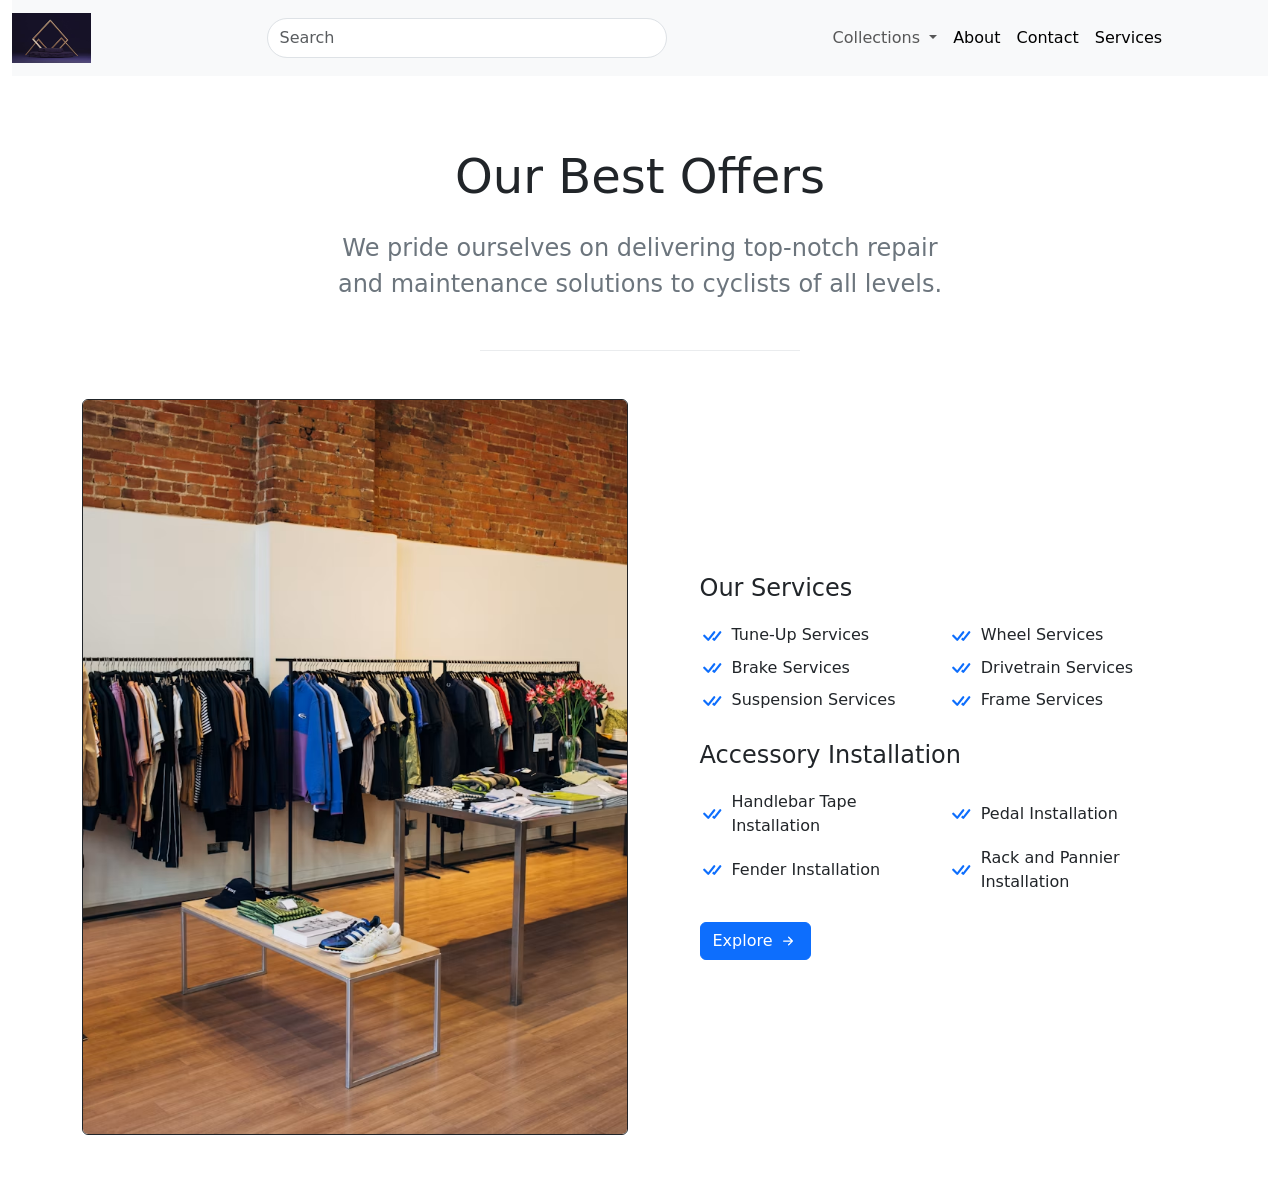
==== about.html @ 99d1c831 "first commit" ====
<!DOCTYPE html>
<html lang="en">

<head>
    <meta charset="UTF-8">
    <meta name="viewport" content="width=device-width, initial-scale=1.0">
    <title>My Page</title>


   

    <!-- CSS CDN -->

    <link href="https://cdn.jsdelivr.net/npm/bootstrap@5.0.2/dist/css/bootstrap.min.css" rel="stylesheet"
        integrity="sha384-EVSTQN3/azprG1Anm3QDgpJLIm9Nao0Yz1ztcQTwFspd3yD65VohhpuuCOmLASjC" crossorigin="anonymous">

    <!-- JS CDN -->
    <script src="https://cdn.jsdelivr.net/npm/bootstrap@5.0.2/dist/js/bootstrap.bundle.min.js"
        integrity="sha384-MrcW6ZMFYlzcLA8Nl+NtUVF0sA7MsXsP1UyJoMp4YLEuNSfAP+JcXn/tWtIaxVXM"
        crossorigin="anonymous"></script>

</head>

<body>


      <!-- Navigation Bar  -->
 <div class="container-fluid">

    <nav class="navbar navbar-expand-lg navbar-light bg-light">

        <!-- for logo -->
        <a class="navbar-brand" href="index.html">
            <img style="height:50px; margin-right:100px" src="im1.avif">
        </a>

        <button class="navbar-toggler" type="button" data-bs-toggle="collapse" data-bs-target="#navbarSupportedContent"
            aria-controls="navbarSupportedContent" aria-expanded="false" aria-label="Toggle navigation">

            <span class="navbar-toggler-icon"></span>

        </button>

        <div class="collapse navbar-collapse" id="navbarSupportedContent">

            <ul class="navbar-nav me-auto mb-2 mb-lg-0">

                <!-- Search Bar -->
                <form class="d-flex">
                    <input style="margin-left:60px; width:400px; border-radius:50px;" class="form-control me-2"
                        type="search" placeholder="Search" aria-label="Search">

                    <!-- Tabs -->
                    <div style="margin-left:150px; display:flex; align-items:center;">

                        <li class="nav-item dropdown" style="list-style:none;">
                            <a class="nav-link dropdown-toggle" href="#" id="navbarDropdown" role="button"
                                data-bs-toggle="dropdown" aria-expanded="false">
                                Collections
                            </a>

                            <ul class="dropdown-menu" aria-labelledby="navbarDropdown">
                                <li><a class="dropdown-item" href="#">Women's</a></li>
                                <li><a class="dropdown-item" href="#">Kids</a></li>
                                <li><a class="dropdown-item" href="#">Men's</a></li>
                                <li><a class="dropdown-item" href="#">Seasonal</a></li>
                            </ul>
                        </li>

                        <li class="nav-item" style="list-style:none;">
                            <a class="nav-link active" aria-current="page" href="about.html" target="_blank">About</a>
                        </li>

                        <li class="nav-item" style="list-style:none;">
                            <a class="nav-link active" aria-current="page" href="contact.html" target="_blank">Contact</a>
                        </li>

                        <li class="nav-item" style="list-style:none;">
                            <a class="nav-link active" aria-current="page" href="help.html" target="_blank">Services</a>
                        </li>

                        <button style="margin-left:250px;" class="btn btn-dark">
                            Login
                        </button>

                    </div>

                </form>

            </ul>

        </div>

    </nav>
    <br>

    <!-- About 8 - Bootstrap Brain Component -->
<section class="py-3 py-md-5 py-xl-8">
  <div class="container">
    <div class="row justify-content-md-center">
      <div class="col-12 col-md-10 col-lg-8 col-xl-7 col-xxl-6">
        <h2 class="mb-4 display-5 text-center">Our Best Offers</h2>
        <p class="text-secondary mb-5 text-center lead fs-4">We pride ourselves on delivering top-notch repair and maintenance solutions to cyclists of all levels.</p>
        <hr class="w-50 mx-auto mb-5 mb-xl-9 border-dark-subtle">
      </div>
    </div>
  </div>
  <div class="container">
    <div class="row gy-4 gy-lg-0 align-items-lg-center">
      <div class="col-12 col-lg-6">
        <img class="img-fluid rounded border border-dark" loading="lazy" src=shop.avif alt="About Us">
      </div>
      <div class="col-12 col-lg-6 col-xxl-6">
        <div class="row justify-content-lg-end justify-content-xxl-around">
          <div class="col-12 col-lg-11 col-xxl-10">
            <div class="card border-0 mb-4">
              <div class="card-body p-0">
                <h4 class="card-title mb-3">Our Services</h4>
                <ul class="list-unstyled m-0 p-0 d-sm-flex flex-sm-wrap">
                  <li class="py-1 d-flex align-items-center gap-2 col-sm-6">
                    <span class="text-primary">
                      <svg xmlns="http://www.w3.org/2000/svg" width="24" height="24" fill="currentColor" class="bi bi-check-all" viewBox="0 0 16 16">
                        <path d="M8.97 4.97a.75.75 0 0 1 1.07 1.05l-3.99 4.99a.75.75 0 0 1-1.08.02L2.324 8.384a.75.75 0 1 1 1.06-1.06l2.094 2.093L8.95 4.992zm-.92 5.14.92.92a.75.75 0 0 0 1.079-.02l3.992-4.99a.75.75 0 1 0-1.091-1.028L9.477 9.417l-.485-.486z" />
                      </svg>
                    </span>
                    <span>Tune-Up Services</span>
                  </li>
                  <li class="py-1 d-flex align-items-center gap-2 col-sm-6">
                    <span class="text-primary">
                      <svg xmlns="http://www.w3.org/2000/svg" width="24" height="24" fill="currentColor" class="bi bi-check-all" viewBox="0 0 16 16">
                        <path d="M8.97 4.97a.75.75 0 0 1 1.07 1.05l-3.99 4.99a.75.75 0 0 1-1.08.02L2.324 8.384a.75.75 0 1 1 1.06-1.06l2.094 2.093L8.95 4.992zm-.92 5.14.92.92a.75.75 0 0 0 1.079-.02l3.992-4.99a.75.75 0 1 0-1.091-1.028L9.477 9.417l-.485-.486z" />
                      </svg>
                    </span>
                    <span>Wheel Services</span>
                  </li>
                  <li class="py-1 d-flex align-items-center gap-2 col-sm-6">
                    <span class="text-primary">
                      <svg xmlns="http://www.w3.org/2000/svg" width="24" height="24" fill="currentColor" class="bi bi-check-all" viewBox="0 0 16 16">
                        <path d="M8.97 4.97a.75.75 0 0 1 1.07 1.05l-3.99 4.99a.75.75 0 0 1-1.08.02L2.324 8.384a.75.75 0 1 1 1.06-1.06l2.094 2.093L8.95 4.992zm-.92 5.14.92.92a.75.75 0 0 0 1.079-.02l3.992-4.99a.75.75 0 1 0-1.091-1.028L9.477 9.417l-.485-.486z" />
                      </svg>
                    </span>
                    <span>Brake Services</span>
                  </li>
                  <li class="py-1 d-flex align-items-center gap-2 col-sm-6">
                    <span class="text-primary">
                      <svg xmlns="http://www.w3.org/2000/svg" width="24" height="24" fill="currentColor" class="bi bi-check-all" viewBox="0 0 16 16">
                        <path d="M8.97 4.97a.75.75 0 0 1 1.07 1.05l-3.99 4.99a.75.75 0 0 1-1.08.02L2.324 8.384a.75.75 0 1 1 1.06-1.06l2.094 2.093L8.95 4.992zm-.92 5.14.92.92a.75.75 0 0 0 1.079-.02l3.992-4.99a.75.75 0 1 0-1.091-1.028L9.477 9.417l-.485-.486z" />
                      </svg>
                    </span>
                    <span>Drivetrain Services</span>
                  </li>
                  <li class="py-1 d-flex align-items-center gap-2 col-sm-6">
                    <span class="text-primary">
                      <svg xmlns="http://www.w3.org/2000/svg" width="24" height="24" fill="currentColor" class="bi bi-check-all" viewBox="0 0 16 16">
                        <path d="M8.97 4.97a.75.75 0 0 1 1.07 1.05l-3.99 4.99a.75.75 0 0 1-1.08.02L2.324 8.384a.75.75 0 1 1 1.06-1.06l2.094 2.093L8.95 4.992zm-.92 5.14.92.92a.75.75 0 0 0 1.079-.02l3.992-4.99a.75.75 0 1 0-1.091-1.028L9.477 9.417l-.485-.486z" />
                      </svg>
                    </span>
                    <span>Suspension Services</span>
                  </li>
                  <li class="py-1 d-flex align-items-center gap-2 col-sm-6">
                    <span class="text-primary">
                      <svg xmlns="http://www.w3.org/2000/svg" width="24" height="24" fill="currentColor" class="bi bi-check-all" viewBox="0 0 16 16">
                        <path d="M8.97 4.97a.75.75 0 0 1 1.07 1.05l-3.99 4.99a.75.75 0 0 1-1.08.02L2.324 8.384a.75.75 0 1 1 1.06-1.06l2.094 2.093L8.95 4.992zm-.92 5.14.92.92a.75.75 0 0 0 1.079-.02l3.992-4.99a.75.75 0 1 0-1.091-1.028L9.477 9.417l-.485-.486z" />
                      </svg>
                    </span>
                    <span>Frame Services</span>
                  </li>
                </ul>
              </div>
            </div>
            <div class="card border-0 mb-4 mb-xxl-5">
              <div class="card-body p-0">
                <h4 class="card-title mb-3">Accessory Installation</h4>
                <ul class="list-unstyled m-0 p-0 d-sm-flex flex-sm-wrap">
                  <li class="py-1 d-flex align-items-center gap-2 col-sm-6">
                    <span class="text-primary">
                      <svg xmlns="http://www.w3.org/2000/svg" width="24" height="24" fill="currentColor" class="bi bi-check-all" viewBox="0 0 16 16">
                        <path d="M8.97 4.97a.75.75 0 0 1 1.07 1.05l-3.99 4.99a.75.75 0 0 1-1.08.02L2.324 8.384a.75.75 0 1 1 1.06-1.06l2.094 2.093L8.95 4.992zm-.92 5.14.92.92a.75.75 0 0 0 1.079-.02l3.992-4.99a.75.75 0 1 0-1.091-1.028L9.477 9.417l-.485-.486z" />
                      </svg>
                    </span>
                    <span>Handlebar Tape Installation</span>
                  </li>
                  <li class="py-1 d-flex align-items-center gap-2 col-sm-6">
                    <span class="text-primary">
                      <svg xmlns="http://www.w3.org/2000/svg" width="24" height="24" fill="currentColor" class="bi bi-check-all" viewBox="0 0 16 16">
                        <path d="M8.97 4.97a.75.75 0 0 1 1.07 1.05l-3.99 4.99a.75.75 0 0 1-1.08.02L2.324 8.384a.75.75 0 1 1 1.06-1.06l2.094 2.093L8.95 4.992zm-.92 5.14.92.92a.75.75 0 0 0 1.079-.02l3.992-4.99a.75.75 0 1 0-1.091-1.028L9.477 9.417l-.485-.486z" />
                      </svg>
                    </span>
                    <span>Pedal Installation</span>
                  </li>
                  <li class="py-1 d-flex align-items-center gap-2 col-sm-6">
                    <span class="text-primary">
                      <svg xmlns="http://www.w3.org/2000/svg" width="24" height="24" fill="currentColor" class="bi bi-check-all" viewBox="0 0 16 16">
                        <path d="M8.97 4.97a.75.75 0 0 1 1.07 1.05l-3.99 4.99a.75.75 0 0 1-1.08.02L2.324 8.384a.75.75 0 1 1 1.06-1.06l2.094 2.093L8.95 4.992zm-.92 5.14.92.92a.75.75 0 0 0 1.079-.02l3.992-4.99a.75.75 0 1 0-1.091-1.028L9.477 9.417l-.485-.486z" />
                      </svg>
                    </span>
                    <span>Fender Installation</span>
                  </li>
                  <li class="py-1 d-flex align-items-center gap-2 col-sm-6">
                    <span class="text-primary">
                      <svg xmlns="http://www.w3.org/2000/svg" width="24" height="24" fill="currentColor" class="bi bi-check-all" viewBox="0 0 16 16">
                        <path d="M8.97 4.97a.75.75 0 0 1 1.07 1.05l-3.99 4.99a.75.75 0 0 1-1.08.02L2.324 8.384a.75.75 0 1 1 1.06-1.06l2.094 2.093L8.95 4.992zm-.92 5.14.92.92a.75.75 0 0 0 1.079-.02l3.992-4.99a.75.75 0 1 0-1.091-1.028L9.477 9.417l-.485-.486z" />
                      </svg>
                    </span>
                    <span>Rack and Pannier Installation</span>
                  </li>
                </ul>
              </div>
            </div>
            <a href="#!" class="btn btn-primary bsb-btn-2xl">
              Explore
              <svg xmlns="http://www.w3.org/2000/svg" width="20" height="20" fill="currentColor" class="bi bi-arrow-right-short" viewBox="0 0 16 16">
                <path fill-rule="evenodd" d="M4 8a.5.5 0 0 1 .5-.5h5.793L8.146 5.354a.5.5 0 1 1 .708-.708l3 3a.5.5 0 0 1 0 .708l-3 3a.5.5 0 0 1-.708-.708L10.293 8.5H4.5A.5.5 0 0 1 4 8" />
              </svg>
            </a>
          </div>
        </div>
      </div>
    </div>
  </div>
</section>
</div>

    </body>
    </html>
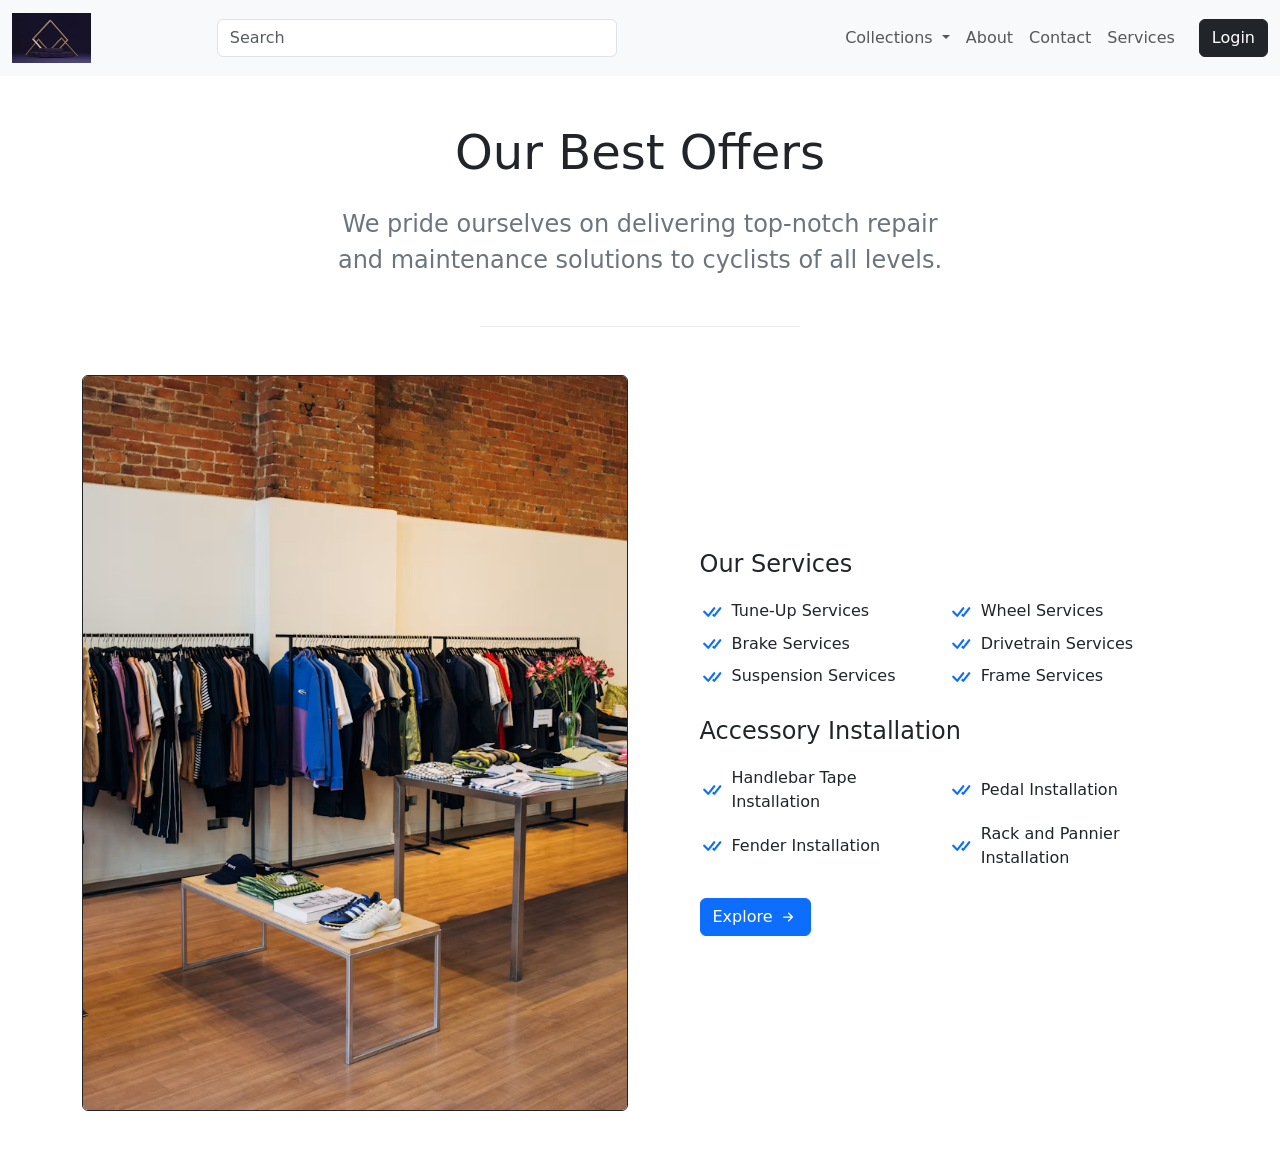
==== commit 0c2dec83: "Update about.html" ====
--- a/about.html
+++ b/about.html
@@ -25,74 +25,68 @@
 
 
       <!-- Navigation Bar  -->
- <div class="container-fluid">
-
-    <nav class="navbar navbar-expand-lg navbar-light bg-light">
-
-        <!-- for logo -->
-        <a class="navbar-brand" href="index.html">
-            <img style="height:50px; margin-right:100px" src="im1.avif">
+ <nav class="navbar navbar-expand-lg navbar-light bg-light">
+    <div class="container-fluid">
+
+        <!-- Logo -->
+        <a class="navbar-brand" href="#">
+            <img src="im1.avif" alt="Logo" height="50">
         </a>
 
-        <button class="navbar-toggler" type="button" data-bs-toggle="collapse" data-bs-target="#navbarSupportedContent"
-            aria-controls="navbarSupportedContent" aria-expanded="false" aria-label="Toggle navigation">
-
+        <!-- Mobile Toggle Button -->
+        <button class="navbar-toggler" type="button"
+            data-bs-toggle="collapse"
+            data-bs-target="#navbarSupportedContent">
             <span class="navbar-toggler-icon"></span>
-
         </button>
 
+        <!-- Navbar Content -->
         <div class="collapse navbar-collapse" id="navbarSupportedContent">
 
-            <ul class="navbar-nav me-auto mb-2 mb-lg-0">
-
-                <!-- Search Bar -->
-                <form class="d-flex">
-                    <input style="margin-left:60px; width:400px; border-radius:50px;" class="form-control me-2"
-                        type="search" placeholder="Search" aria-label="Search">
-
-                    <!-- Tabs -->
-                    <div style="margin-left:150px; display:flex; align-items:center;">
-
-                        <li class="nav-item dropdown" style="list-style:none;">
-                            <a class="nav-link dropdown-toggle" href="#" id="navbarDropdown" role="button"
-                                data-bs-toggle="dropdown" aria-expanded="false">
-                                Collections
-                            </a>
-
-                            <ul class="dropdown-menu" aria-labelledby="navbarDropdown">
-                                <li><a class="dropdown-item" href="#">Women's</a></li>
-                                <li><a class="dropdown-item" href="#">Kids</a></li>
-                                <li><a class="dropdown-item" href="#">Men's</a></li>
-                                <li><a class="dropdown-item" href="#">Seasonal</a></li>
-                            </ul>
-                        </li>
-
-                        <li class="nav-item" style="list-style:none;">
-                            <a class="nav-link active" aria-current="page" href="about.html" target="_blank">About</a>
-                        </li>
-
-                        <li class="nav-item" style="list-style:none;">
-                            <a class="nav-link active" aria-current="page" href="contact.html" target="_blank">Contact</a>
-                        </li>
-
-                        <li class="nav-item" style="list-style:none;">
-                            <a class="nav-link active" aria-current="page" href="help.html" target="_blank">Services</a>
-                        </li>
-
-                        <button style="margin-left:250px;" class="btn btn-dark">
-                            Login
-                        </button>
-
-                    </div>
-
-                </form>
+            <!-- Search Bar -->
+            <form class="d-flex mx-auto my-2 my-lg-0" style="max-width:400px; width:100%;">
+                <input class="form-control" type="search" placeholder="Search">
+            </form>
+
+            <!-- Menu Items -->
+            <ul class="navbar-nav ms-auto align-items-lg-center">
+
+                <li class="nav-item dropdown">
+                    <a class="nav-link dropdown-toggle" href="#"
+                        role="button" data-bs-toggle="dropdown">
+                        Collections
+                    </a>
+
+                    <ul class="dropdown-menu">
+                        <li><a class="dropdown-item" href="#">Women's</a></li>
+                        <li><a class="dropdown-item" href="#">Kids</a></li>
+                        <li><a class="dropdown-item" href="#">Men's</a></li>
+                        <li><a class="dropdown-item" href="#">Seasonal</a></li>
+                    </ul>
+                </li>
+
+                <li class="nav-item">
+                    <a class="nav-link" href="about.html" target="_blank">About</a>
+                </li>
+
+                <li class="nav-item">
+                    <a class="nav-link" href="contact.html" target="_blank">Contact</a>
+                </li>
+
+                <li class="nav-item">
+                    <a class="nav-link" href="help.html" target="_blank">Services</a>
+                </li>
+
+                <li class="nav-item ms-lg-3">
+                    <button class="btn btn-dark">Login</button>
+                </li>
 
             </ul>
 
         </div>
 
-    </nav>
-    <br>
+    </div>
+</nav>
 
     <!-- About 8 - Bootstrap Brain Component -->
 <section class="py-3 py-md-5 py-xl-8">
@@ -222,4 +216,4 @@
 </div>
 
     </body>
-    </html>+    </html>
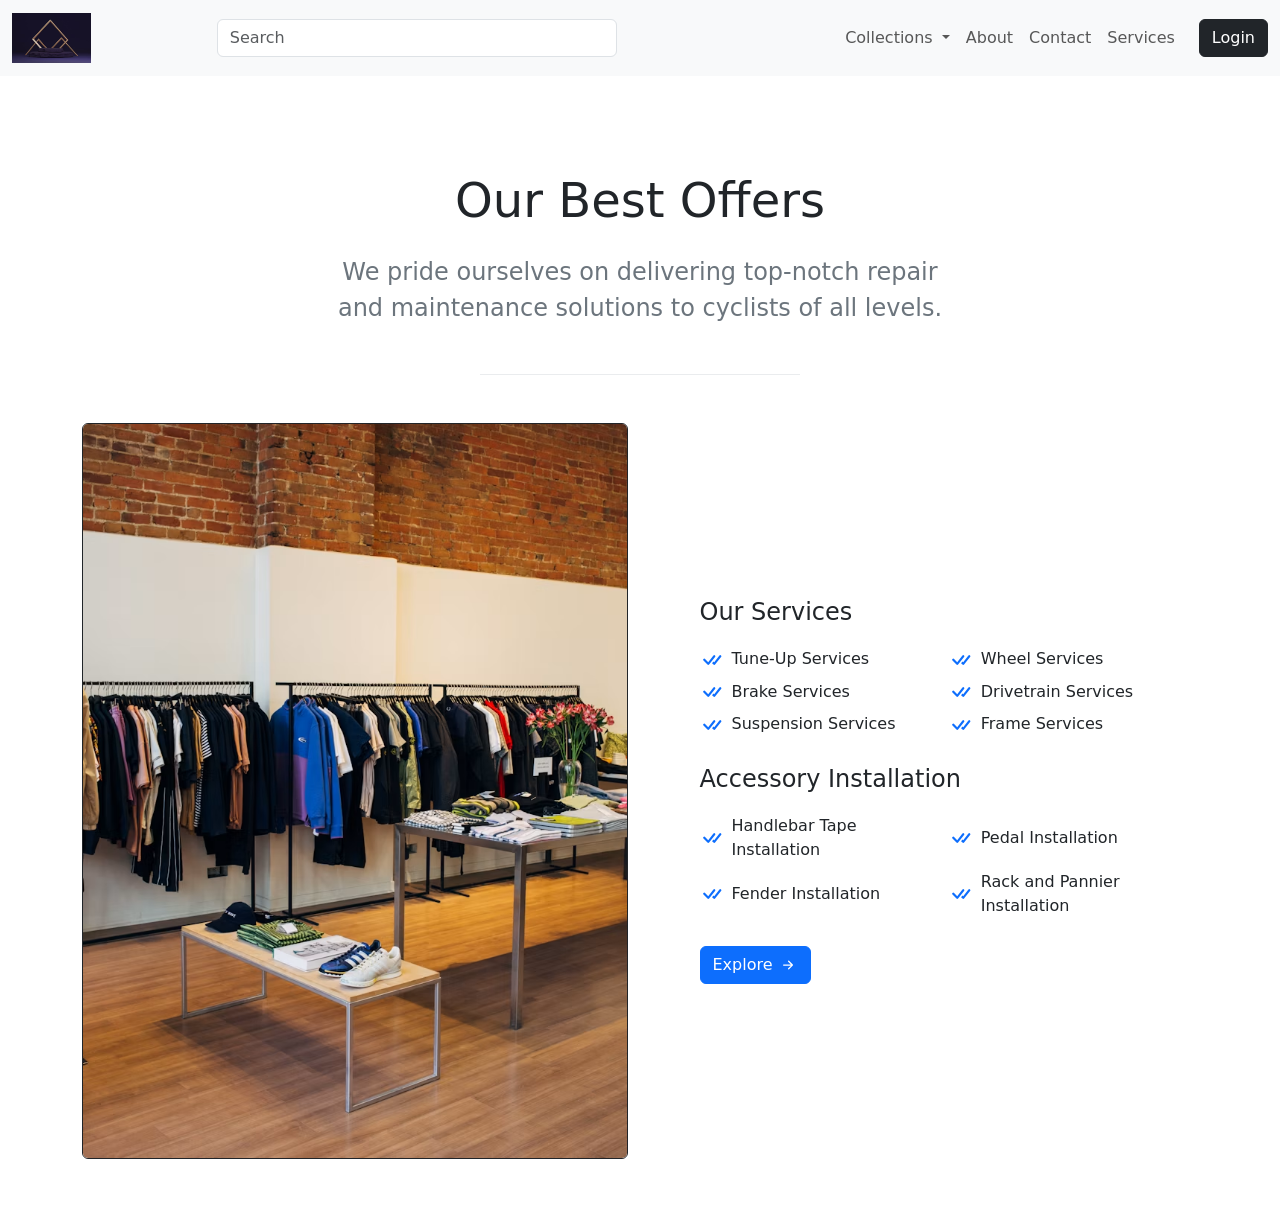
==== commit 8c0e0d3e: "Update about.html" ====
--- a/about.html
+++ b/about.html
@@ -87,6 +87,7 @@
 
     </div>
 </nav>
+    <br><br>
 
     <!-- About 8 - Bootstrap Brain Component -->
 <section class="py-3 py-md-5 py-xl-8">
